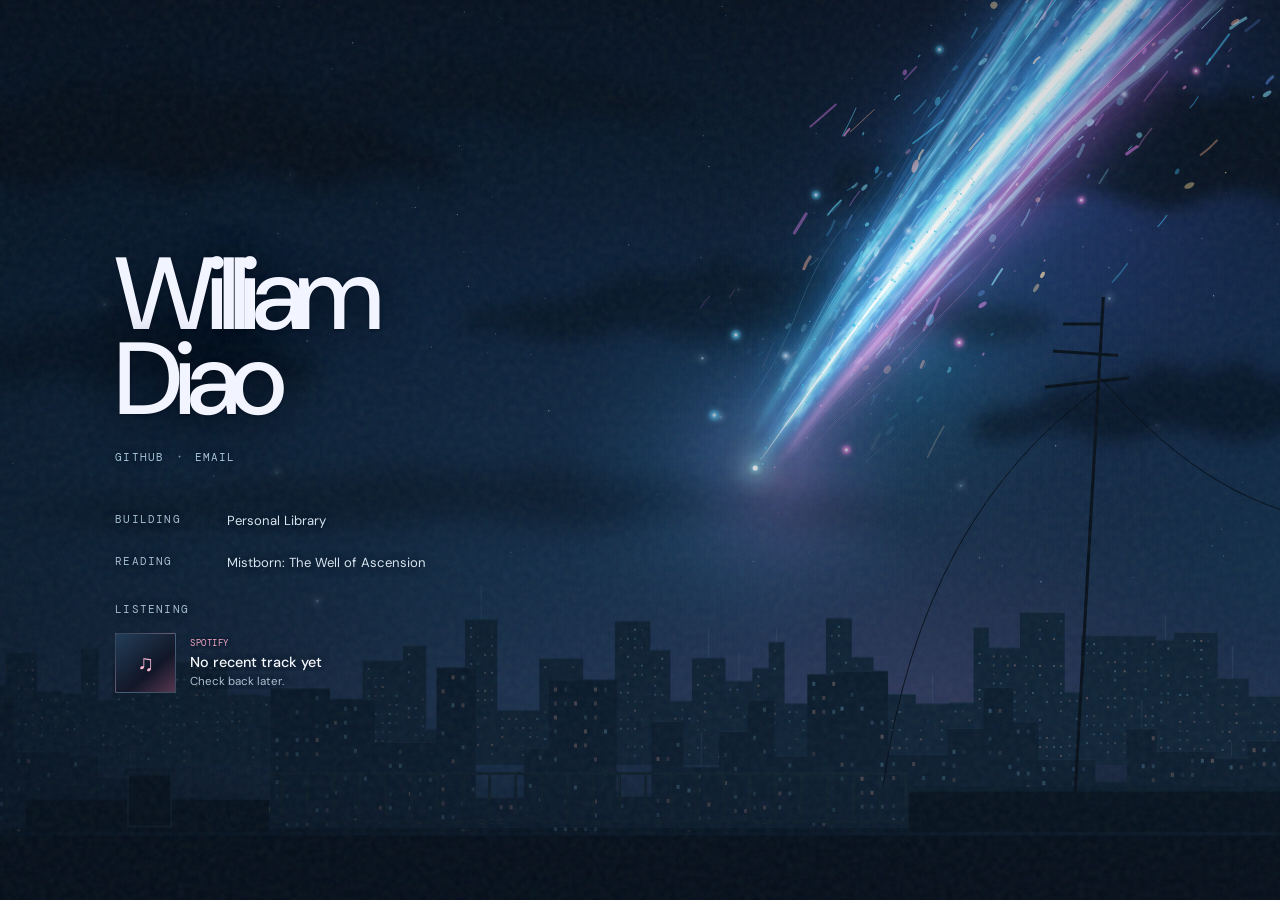
==== index.html @ 345f8681 "Fix heavy GPU load when the comet sky is drawn Problem: every page load (and every resize event) pin" ====
<!doctype html>
<html lang="en">
  <head>
    <meta charset="utf-8" />
    <meta name="viewport" content="width=device-width, initial-scale=1" />
    <meta name="theme-color" content="#07131f" />
    <meta name="description" content="William Diao's personal website." />
    <title>William Diao</title>
    <link rel="stylesheet" href="./comet-demo/styles.css?v=inline-contact-1" />
  </head>
  <body>
    <a class="skip-link" href="#main">Skip to content</a>

    <main id="main">
      <section class="hero" id="top" aria-labelledby="hero-title">
        <canvas id="sky" aria-hidden="true"></canvas>
        <canvas id="sky-motion" aria-hidden="true"></canvas>
        <canvas id="sky-foreground" aria-hidden="true"></canvas>
        <div class="scene-vignette" aria-hidden="true"></div>
        <div class="hero-content">
          <h1 id="hero-title">William<br />Diao</h1>
          <nav class="contact-links" aria-label="Contact links">
            <a href="https://github.com/Williamdiao48">github</a>
            <span aria-hidden="true">·</span>
            <a href="mailto:hello@williamdiao.com">email</a>
          </nav>
          <dl class="updates" aria-label="Current updates">
            <div><dt>building</dt><dd>Personal Library</dd></div>
            <div><dt>reading</dt><dd>Mistborn: The Well of Ascension</dd></div>
            <div class="listening-row"><dt>listening</dt><dd>
              <div class="spotify-card" id="spotify-card" data-endpoint="https://spotify-fetch-worker.williamdiao03.workers.dev/now-playing" aria-live="polite">
                <div class="spotify-cover" id="spotify-cover" aria-hidden="true">♫</div>
                <div class="spotify-copy">
                  <span class="spotify-status" id="spotify-status">Spotify</span>
                  <strong id="spotify-title">Loading last track…</strong>
                  <span id="spotify-artist"></span>
                </div>
                <a id="spotify-link" class="spotify-link" href="https://open.spotify.com/" target="_blank" rel="noopener noreferrer" hidden aria-label="Open track on Spotify">↗</a>
              </div>
            </dd></div>
          </dl>
        </div>
      </section>
    </main>

    <script src="./comet-demo/script.js?v=fast-bake-1"></script>
    <script src="./comet-demo/spotify-player.js?v=last-track-1" defer></script>
  </body>
</html>
---- comet-demo/styles.css ----
@import url('https://fonts.googleapis.com/css2?family=DM+Mono:wght@400;500&family=DM+Sans:wght@400;500;600&display=swap');

:root {
  color-scheme: dark;
  color: #f2f4ff;
  background: #07131f;
  font-family: 'DM Sans', Arial, sans-serif;
  font-synthesis: none;
  scroll-behavior: smooth;
}

* { box-sizing: border-box; }
html, body { margin: 0; min-height: 100%; }
body { overflow-x: hidden; }
a { color: inherit; }

.skip-link {
  position: fixed;
  z-index: 30;
  top: 1rem;
  left: 1rem;
  padding: .7rem 1rem;
  color: #07131f;
  background: #fff;
  transform: translateY(-180%);
}
.skip-link:focus { transform: translateY(0); }
.sr-only { position: absolute; width: 1px; height: 1px; padding: 0; margin: -1px; overflow: hidden; clip: rect(0, 0, 0, 0); white-space: nowrap; border: 0; }

.contact-links {
  display: flex;
  align-items: center;
  gap: .85rem;
  margin-top: 1.5rem;
}
.contact-links a, dt {
  font-family: 'DM Mono', monospace;
  font-size: .68rem;
  font-weight: 400;
  letter-spacing: .11em;
  text-transform: uppercase;
}
.contact-links span { color: #7f9ab0; }
.contact-links a { color: #a6c2d8; text-decoration: none; text-shadow: 0 1px 8px #061221; }
.contact-links a:hover,
.contact-links a:focus-visible { color: #f4a7c4; text-decoration: underline; text-underline-offset: .45em; }

.hero {
  position: relative;
  isolation: isolate;
  display: flex;
  align-items: center;
  min-height: 100svh;
  padding: 7rem clamp(1.4rem, 9vw, 10rem) 3rem;
  overflow: hidden;
  background: #081728;
}
.hero.mote-hover { cursor: grab; }
.hero.mote-dragging { cursor: grabbing; }
#sky, #sky-motion, #sky-foreground, .scene-vignette {
  position: absolute;
  inset: 0;
  width: 100%;
  height: 100%;
}
#sky, #sky-motion, #sky-foreground { display: block; pointer-events: none; }
.scene-vignette {
  z-index: 1;
  pointer-events: none;
  background:
    linear-gradient(90deg, rgb(3 13 25 / .54) 0%, rgb(3 13 25 / .22) 34%, transparent 68%),
    linear-gradient(180deg, rgb(3 9 20 / .2), transparent 35%, rgb(4 12 23 / .32) 86%, rgb(4 12 23 / .66));
}
.scene-vignette::after {
  position: absolute;
  inset: 0;
  content: '';
  pointer-events: none;
  opacity: .12;
  mix-blend-mode: screen;
  background-image: url("data:image/svg+xml,%3Csvg viewBox='0 0 180 180' xmlns='http://www.w3.org/2000/svg'%3E%3Cfilter id='n'%3E%3CfeTurbulence type='fractalNoise' baseFrequency='.72' numOctaves='3' seed='11' stitchTiles='stitch'/%3E%3C/filter%3E%3Crect width='100%25' height='100%25' filter='url(%23n)' opacity='.5'/%3E%3C/svg%3E");
}
.hero-content {
  position: relative;
  z-index: 3;
  width: min(100%, 24rem);
}
.hero h1 {
  margin: 0;
  font-size: clamp(4.5rem, 8vw, 8rem);
  font-weight: 500;
  letter-spacing: -.09em;
  line-height: .83;
  text-shadow: 0 5px 36px rgb(1 8 20 / .75), 0 1px 3px rgb(1 8 20 / .4);
}
.updates { margin: 2rem 0 0; text-shadow: 0 1px 8px #061221; }
.updates > div { display: grid; grid-template-columns: 6rem minmax(0, 1fr); gap: 1rem; padding: .8rem 0; }
dt { color: #a4bcd0; }
dd { margin: 0; color: #d7e5f0; font-size: .82rem; }
dd a { text-underline-offset: .3em; }
.updates > .listening-row { grid-template-columns: 1fr; gap: .7rem; margin-top: .3rem; }
.listening-row dd { min-width: 0; }
.spotify-card { display: flex; align-items: center; gap: .9rem; max-width: 23rem; min-height: 4.5rem; }
.spotify-cover { display: grid; flex: 0 0 3.8rem; width: 3.8rem; height: 3.8rem; place-items: center; overflow: hidden; border: 1px solid rgb(180 213 239 / .24); background: linear-gradient(140deg, #223d58, #121728 62%, #563750); color: #f8b8d4; font-size: 1.4rem; }
.spotify-cover img { display: block; width: 100%; height: 100%; object-fit: cover; }
.spotify-copy { display: flex; min-width: 0; flex: 1; flex-direction: column; gap: .24rem; }
.spotify-copy strong, .spotify-copy span { overflow: hidden; text-overflow: ellipsis; white-space: nowrap; }
.spotify-copy strong { color: #f4f7fb; font-size: .9rem; font-weight: 500; }
.spotify-copy > span:last-child { color: #aebfd0; font-size: .72rem; }
.spotify-status { color: #f4a7c4; font-family: 'DM Mono', monospace; font-size: .58rem; letter-spacing: .05em; text-transform: uppercase; }
.spotify-link { align-self: center; padding: .4rem; color: #d4e9f3; font-size: 1rem; text-decoration: none; }
.spotify-link:hover, .spotify-link:focus-visible { color: #fff; }
.spotify-link[hidden] { display: none; }
@media (max-width: 720px) {
  .hero { padding: 8rem 1.4rem 3rem; align-items: flex-end; }
  .hero-content { width: min(100%, 23rem); }
  .hero h1 { font-size: clamp(4.5rem, 12vw, 6rem); }
}

@media (prefers-reduced-motion: reduce) {
  :root { scroll-behavior: auto; }
}
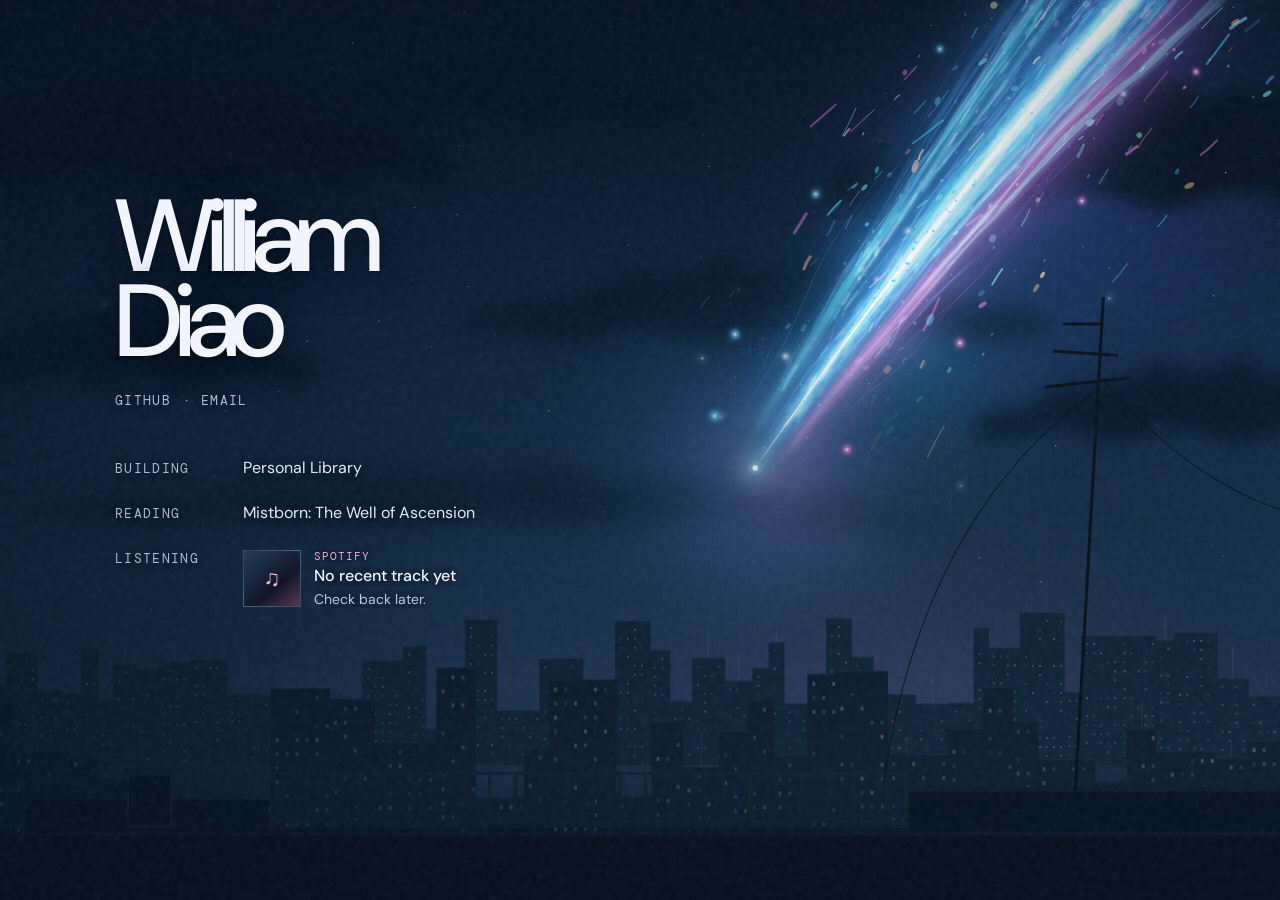
==== commit 69cea142: "Make the homepage easier to read and add link previews Problem: the small mono labels and update tex" ====
--- a/index.html
+++ b/index.html
@@ -4,9 +4,21 @@
     <meta charset="utf-8" />
     <meta name="viewport" content="width=device-width, initial-scale=1" />
     <meta name="theme-color" content="#07131f" />
-    <meta name="description" content="William Diao's personal website." />
+    <meta name="description" content="William Diao's personal site: what I'm building, reading and listening to." />
+    <link rel="canonical" href="https://williamdiao.com/" />
+    <link rel="icon" href="/favicon.svg" type="image/svg+xml" />
+    <link rel="apple-touch-icon" href="/apple-touch-icon.png" />
+    <meta property="og:type" content="website" />
+    <meta property="og:url" content="https://williamdiao.com/" />
+    <meta property="og:title" content="William Diao" />
+    <meta property="og:description" content="William Diao's personal site: what I'm building, reading and listening to." />
+    <meta property="og:image" content="https://williamdiao.com/og-image.png" />
+    <meta property="og:image:width" content="1200" />
+    <meta property="og:image:height" content="630" />
+    <meta property="og:image:alt" content="William Diao's name beside a comet streaking over a night city skyline." />
+    <meta name="twitter:card" content="summary_large_image" />
     <title>William Diao</title>
-    <link rel="stylesheet" href="./comet-demo/styles.css?v=inline-contact-1" />
+    <link rel="stylesheet" href="./comet-demo/styles.css?v=readable-1" />
   </head>
   <body>
     <a class="skip-link" href="#main">Skip to content</a>
--- a/comet-demo/styles.css
+++ b/comet-demo/styles.css
@@ -31,17 +31,25 @@
   display: flex;
   align-items: center;
   gap: .85rem;
-  margin-top: 1.5rem;
+  margin-top: 1.6rem;
 }
 .contact-links a, dt {
   font-family: 'DM Mono', monospace;
-  font-size: .68rem;
+  font-size: .8125rem;
   font-weight: 400;
-  letter-spacing: .11em;
+  letter-spacing: .1em;
   text-transform: uppercase;
 }
 .contact-links span { color: #7f9ab0; }
-.contact-links a { color: #a6c2d8; text-decoration: none; text-shadow: 0 1px 8px #061221; }
+.contact-links a {
+  /* Padding grows the tap area to ~44px; the negative margin keeps the visual spacing. */
+  display: inline-block;
+  padding: .85rem .25rem;
+  margin: -.85rem -.25rem;
+  color: #a6c2d8;
+  text-decoration: none;
+  text-shadow: 0 1px 8px #061221;
+}
 .contact-links a:hover,
 .contact-links a:focus-visible { color: #f4a7c4; text-decoration: underline; text-underline-offset: .45em; }
 
@@ -51,7 +59,8 @@
   display: flex;
   align-items: center;
   min-height: 100svh;
-  padding: 7rem clamp(1.4rem, 9vw, 10rem) 3rem;
+  /* Extra bottom padding lifts the centred text above the skyline on desktop. */
+  padding: 6rem clamp(1.4rem, 9vw, 10rem) clamp(3rem, 20vh, 13rem);
   overflow: hidden;
   background: #081728;
 }
@@ -83,7 +92,7 @@
 .hero-content {
   position: relative;
   z-index: 3;
-  width: min(100%, 24rem);
+  width: min(100%, 29rem);
 }
 .hero h1 {
   margin: 0;
@@ -93,28 +102,45 @@
   line-height: .83;
   text-shadow: 0 5px 36px rgb(1 8 20 / .75), 0 1px 3px rgb(1 8 20 / .4);
 }
-.updates { margin: 2rem 0 0; text-shadow: 0 1px 8px #061221; }
-.updates > div { display: grid; grid-template-columns: 6rem minmax(0, 1fr); gap: 1rem; padding: .8rem 0; }
+.updates { margin: 2.2rem 0 0; text-shadow: 0 1px 8px #061221; }
+/* Every row, Spotify included, uses the same label | value grid so the pairs scan together. */
+.updates > div {
+  display: grid;
+  grid-template-columns: 7rem minmax(0, 1fr);
+  align-items: baseline;
+  gap: 1rem;
+  padding: .7rem 0;
+}
 dt { color: #a4bcd0; }
-dd { margin: 0; color: #d7e5f0; font-size: .82rem; }
+dd { margin: 0; color: #e1ecf5; font-size: 1rem; line-height: 1.4; }
 dd a { text-underline-offset: .3em; }
-.updates > .listening-row { grid-template-columns: 1fr; gap: .7rem; margin-top: .3rem; }
+.updates > .listening-row { align-items: start; }
+.listening-row dt { padding-top: .2rem; }
 .listening-row dd { min-width: 0; }
-.spotify-card { display: flex; align-items: center; gap: .9rem; max-width: 23rem; min-height: 4.5rem; }
-.spotify-cover { display: grid; flex: 0 0 3.8rem; width: 3.8rem; height: 3.8rem; place-items: center; overflow: hidden; border: 1px solid rgb(180 213 239 / .24); background: linear-gradient(140deg, #223d58, #121728 62%, #563750); color: #f8b8d4; font-size: 1.4rem; }
+.spotify-card { display: flex; align-items: center; gap: .85rem; min-height: 4rem; }
+.spotify-cover { display: grid; flex: 0 0 3.6rem; width: 3.6rem; height: 3.6rem; place-items: center; overflow: hidden; border: 1px solid rgb(180 213 239 / .24); background: linear-gradient(140deg, #223d58, #121728 62%, #563750); color: #f8b8d4; font-size: 1.4rem; }
 .spotify-cover img { display: block; width: 100%; height: 100%; object-fit: cover; }
-.spotify-copy { display: flex; min-width: 0; flex: 1; flex-direction: column; gap: .24rem; }
+.spotify-copy { display: flex; min-width: 0; flex: 1; flex-direction: column; gap: .2rem; line-height: 1.3; }
 .spotify-copy strong, .spotify-copy span { overflow: hidden; text-overflow: ellipsis; white-space: nowrap; }
-.spotify-copy strong { color: #f4f7fb; font-size: .9rem; font-weight: 500; }
-.spotify-copy > span:last-child { color: #aebfd0; font-size: .72rem; }
-.spotify-status { color: #f4a7c4; font-family: 'DM Mono', monospace; font-size: .58rem; letter-spacing: .05em; text-transform: uppercase; }
-.spotify-link { align-self: center; padding: .4rem; color: #d4e9f3; font-size: 1rem; text-decoration: none; }
+.spotify-copy strong { color: #f4f7fb; font-size: 1rem; font-weight: 500; }
+.spotify-copy > span:last-child { color: #b9c9d8; font-size: .875rem; }
+.spotify-status { color: #f4a7c4; font-family: 'DM Mono', monospace; font-size: .6875rem; letter-spacing: .08em; text-transform: uppercase; }
+.spotify-link { display: grid; place-items: center; flex: 0 0 2.75rem; width: 2.75rem; height: 2.75rem; color: #d4e9f3; font-size: 1.1rem; text-decoration: none; }
 .spotify-link:hover, .spotify-link:focus-visible { color: #fff; }
 .spotify-link[hidden] { display: none; }
 @media (max-width: 720px) {
-  .hero { padding: 8rem 1.4rem 3rem; align-items: flex-end; }
-  .hero-content { width: min(100%, 23rem); }
+  .hero { padding: 8rem 1.4rem 2.5rem; align-items: flex-end; }
+  .hero-content { width: 100%; }
   .hero h1 { font-size: clamp(4.5rem, 12vw, 6rem); }
+  /* Stack label over value: the narrow screen can't fit a label column beside the card. */
+  .updates { margin-top: 1.8rem; }
+  .updates > div { grid-template-columns: 1fr; gap: .35rem; padding: .55rem 0; }
+  .listening-row dt { padding-top: 0; }
+  /* The text sits over the lit skyline here, so darken the lower part of the scene behind it. */
+  .scene-vignette {
+    background:
+      linear-gradient(180deg, rgb(3 9 20 / .2), transparent 30%, rgb(4 12 23 / .45) 55%, rgb(4 12 23 / .82) 78%, rgb(4 12 23 / .9));
+  }
 }
 
 @media (prefers-reduced-motion: reduce) {
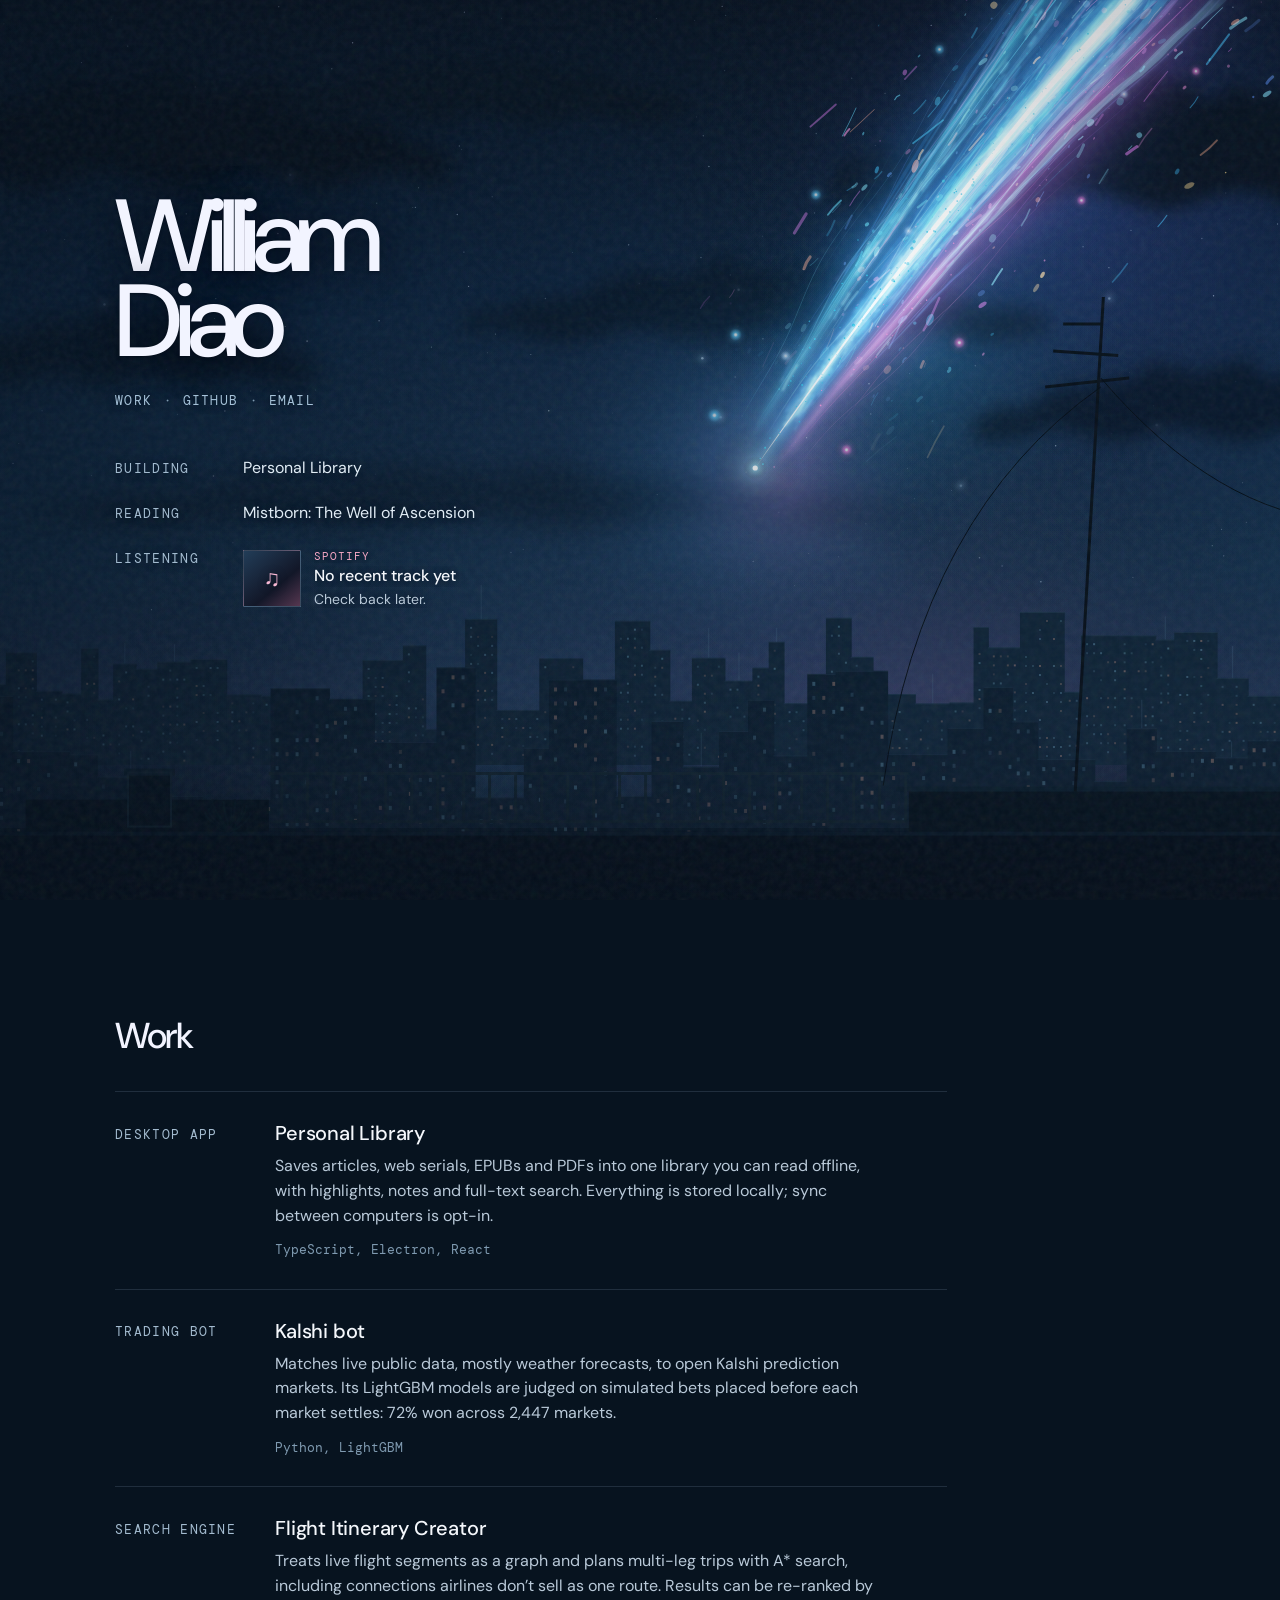
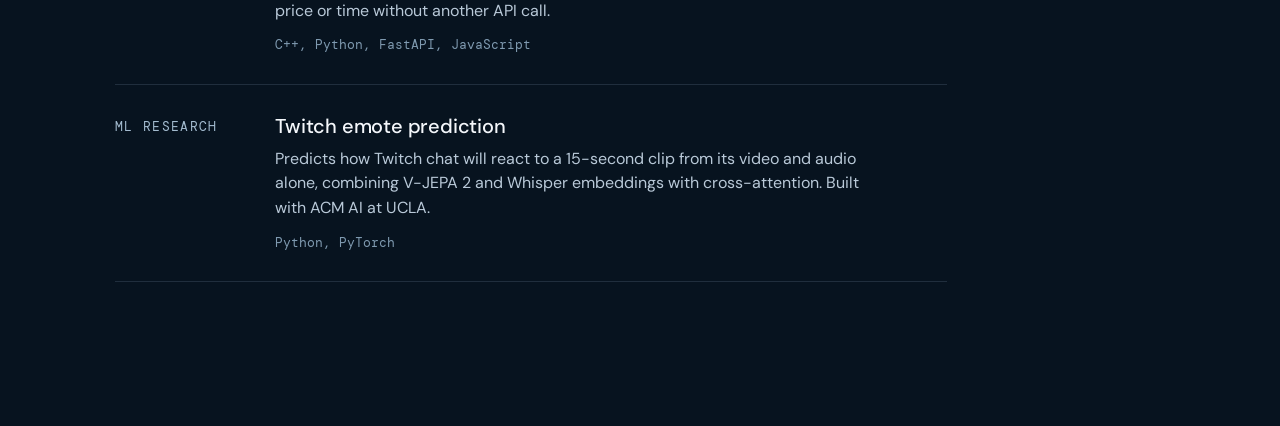
==== commit 6f50bc8f: "Add a Work section listing selected projects Problem: the homepage only linked to GitHub, so there w" ====
--- a/index.html
+++ b/index.html
@@ -18,7 +18,7 @@
     <meta property="og:image:alt" content="William Diao's name beside a comet streaking over a night city skyline." />
     <meta name="twitter:card" content="summary_large_image" />
     <title>William Diao</title>
-    <link rel="stylesheet" href="./comet-demo/styles.css?v=readable-1" />
+    <link rel="stylesheet" href="./comet-demo/styles.css?v=work-1" />
   </head>
   <body>
     <a class="skip-link" href="#main">Skip to content</a>
@@ -32,6 +32,8 @@
         <div class="hero-content">
           <h1 id="hero-title">William<br />Diao</h1>
           <nav class="contact-links" aria-label="Contact links">
+            <a href="#work">work</a>
+            <span aria-hidden="true">·</span>
             <a href="https://github.com/Williamdiao48">github</a>
             <span aria-hidden="true">·</span>
             <a href="mailto:hello@williamdiao.com">email</a>
@@ -53,6 +55,44 @@
           </dl>
         </div>
       </section>
+
+      <section class="work" id="work" aria-labelledby="work-title">
+        <h2 id="work-title">Work</h2>
+        <ol class="work-list">
+          <li>
+            <p class="work-kind">Desktop app</p>
+            <div>
+              <h3><a href="https://github.com/Williamdiao48/Personal-Library">Personal Library</a></h3>
+              <p>Saves articles, web serials, EPUBs and PDFs into one library you can read offline, with highlights, notes and full-text search. Everything is stored locally; sync between computers is opt-in.</p>
+              <p class="work-stack">TypeScript, Electron, React</p>
+            </div>
+          </li>
+          <li>
+            <p class="work-kind">Trading bot</p>
+            <div>
+              <h3><a href="https://github.com/Williamdiao48/Kalshi-bot">Kalshi bot</a></h3>
+              <p>Matches live public data, mostly weather forecasts, to open Kalshi prediction markets. Its LightGBM models are judged on simulated bets placed before each market settles: 72% won across 2,447 markets.</p>
+              <p class="work-stack">Python, LightGBM</p>
+            </div>
+          </li>
+          <li>
+            <p class="work-kind">Search engine</p>
+            <div>
+              <h3><a href="https://github.com/Williamdiao48/Flight-Itinerary-Creator">Flight Itinerary Creator</a></h3>
+              <p>Treats live flight segments as a graph and plans multi-leg trips with A* search, including connections airlines don&rsquo;t sell as one route. Results can be re-ranked by price or time without another API call.</p>
+              <p class="work-stack">C++, Python, FastAPI, JavaScript</p>
+            </div>
+          </li>
+          <li>
+            <p class="work-kind">ML research</p>
+            <div>
+              <h3><a href="https://github.com/Williamdiao48/twitch-emote-prediction">Twitch emote prediction</a></h3>
+              <p>Predicts how Twitch chat will react to a 15-second clip from its video and audio alone, combining V-JEPA 2 and Whisper embeddings with cross-attention. Built with ACM AI at UCLA.</p>
+              <p class="work-stack">Python, PyTorch</p>
+            </div>
+          </li>
+        </ol>
+      </section>
     </main>
 
     <script src="./comet-demo/script.js?v=fast-bake-1"></script>
--- a/comet-demo/styles.css
+++ b/comet-demo/styles.css
@@ -128,6 +128,52 @@
 .spotify-link { display: grid; place-items: center; flex: 0 0 2.75rem; width: 2.75rem; height: 2.75rem; color: #d4e9f3; font-size: 1.1rem; text-decoration: none; }
 .spotify-link:hover, .spotify-link:focus-visible { color: #fff; }
 .spotify-link[hidden] { display: none; }
+
+/* Work: same palette and label | value rhythm as the hero's update rows. */
+.work {
+  padding: clamp(4rem, 10vw, 7rem) clamp(1.4rem, 9vw, 10rem) clamp(5rem, 12vw, 9rem);
+  background: #07131f;
+}
+.work h2 {
+  margin: 0 0 2rem;
+  font-size: 2.25rem;
+  font-weight: 500;
+  letter-spacing: -.04em;
+}
+.work-list {
+  max-width: 52rem;
+  margin: 0;
+  padding: 0;
+  list-style: none;
+  border-top: 1px solid rgb(180 213 239 / .14);
+}
+.work-list li {
+  display: grid;
+  grid-template-columns: 9rem minmax(0, 1fr);
+  gap: 1rem;
+  padding: 1.75rem 0;
+  border-bottom: 1px solid rgb(180 213 239 / .14);
+}
+.work-list p { margin: 0; max-width: 38rem; color: #b9c9d8; line-height: 1.55; }
+.work-list .work-kind {
+  padding-top: .3rem;
+  color: #a4bcd0;
+  font-family: 'DM Mono', monospace;
+  font-size: .8125rem;
+  letter-spacing: .1em;
+  text-transform: uppercase;
+}
+.work-list h3 { margin: 0 0 .5rem; font-size: 1.25rem; font-weight: 500; letter-spacing: -.01em; }
+.work-list h3 a { color: #f4f7fb; text-decoration: none; }
+.work-list h3 a:hover,
+.work-list h3 a:focus-visible { color: #f4a7c4; text-decoration: underline; text-underline-offset: .3em; }
+.work-list .work-stack {
+  margin-top: .75rem;
+  color: #7f9ab0;
+  font-family: 'DM Mono', monospace;
+  font-size: .8125rem;
+}
+
 @media (max-width: 720px) {
   .hero { padding: 8rem 1.4rem 2.5rem; align-items: flex-end; }
   .hero-content { width: 100%; }
@@ -136,6 +182,9 @@
   .updates { margin-top: 1.8rem; }
   .updates > div { grid-template-columns: 1fr; gap: .35rem; padding: .55rem 0; }
   .listening-row dt { padding-top: 0; }
+  .work h2 { font-size: 1.875rem; margin-bottom: 1.5rem; }
+  .work-list li { grid-template-columns: 1fr; gap: .5rem; padding: 1.5rem 0; }
+  .work-list .work-kind { padding-top: 0; }
   /* The text sits over the lit skyline here, so darken the lower part of the scene behind it. */
   .scene-vignette {
     background:
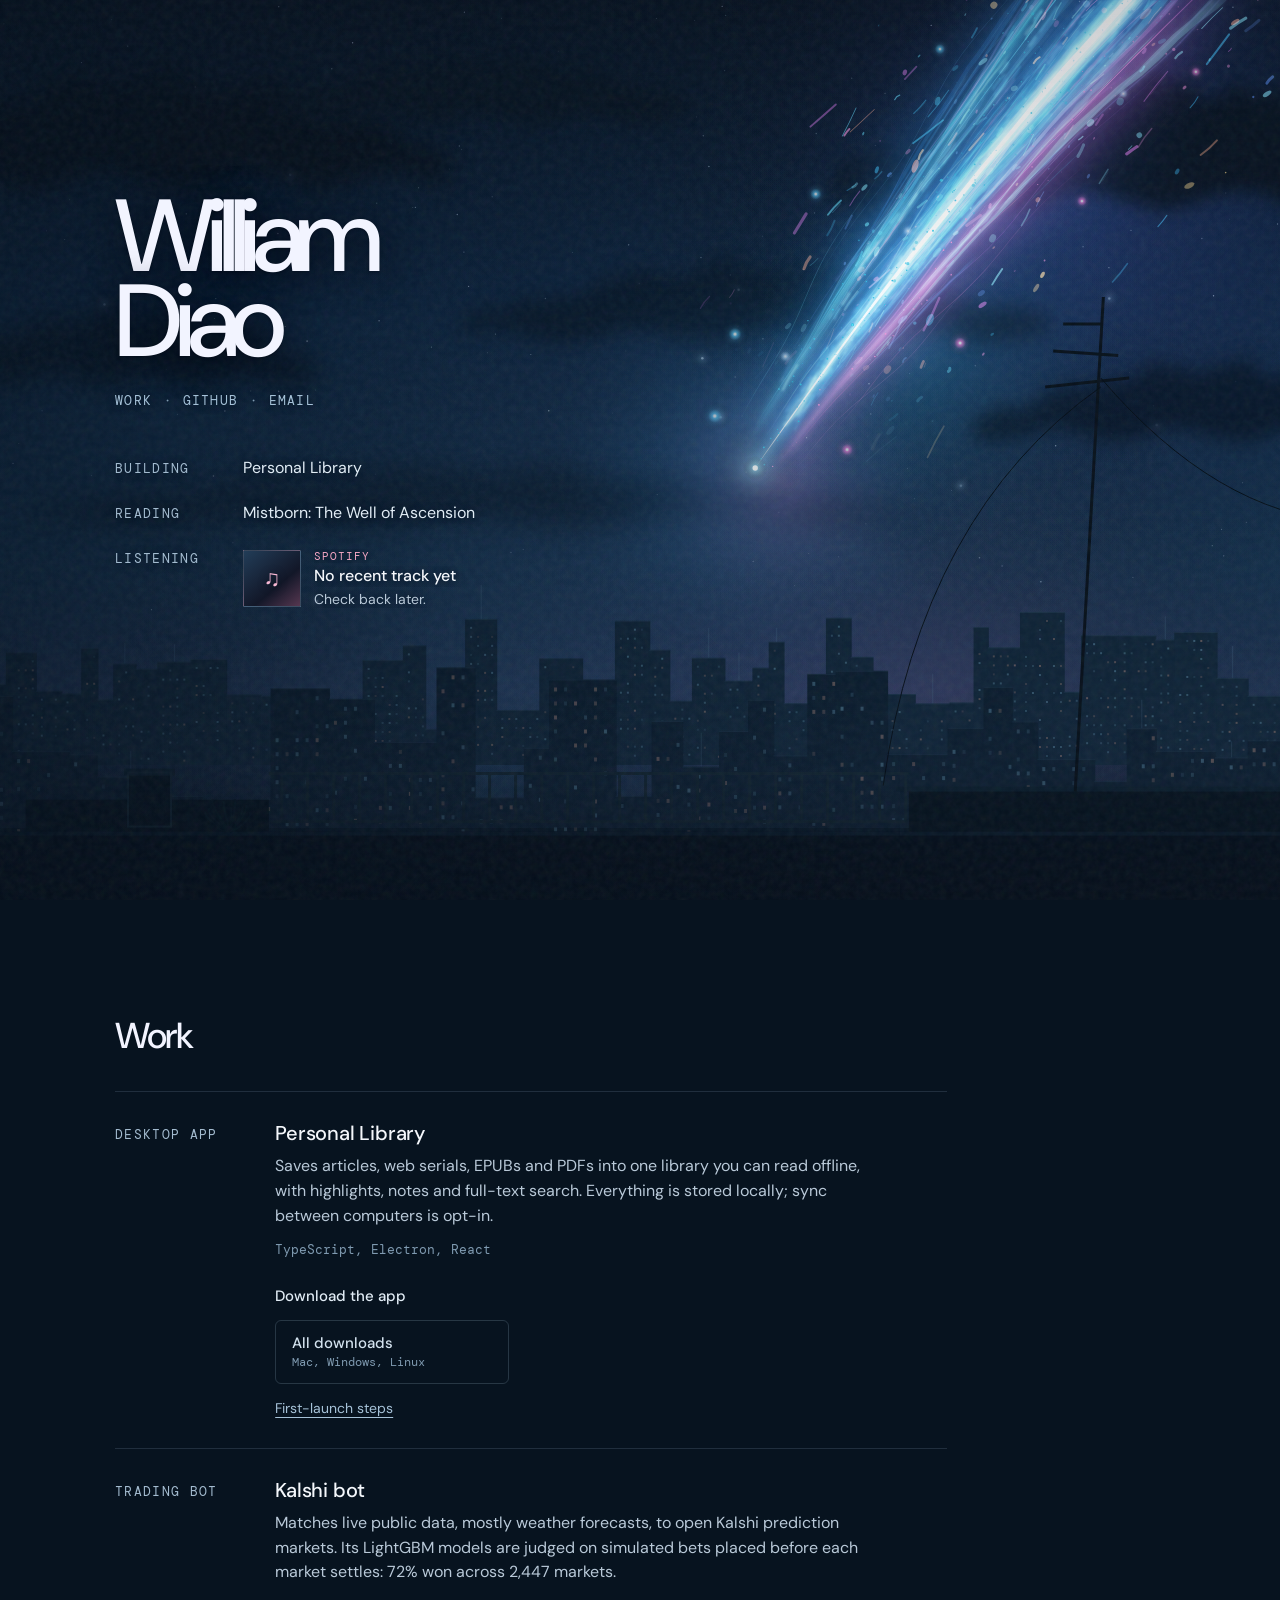
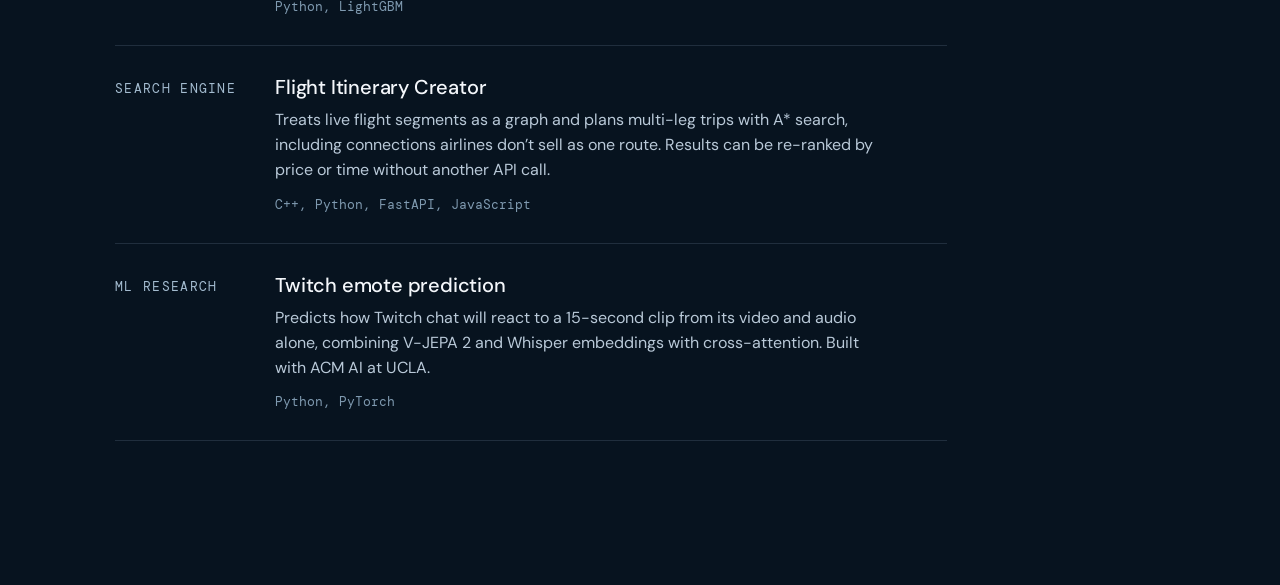
==== commit f2702a23: "Let visitors download Personal Library from the site Problem: the Work section described Personal Li" ====
--- a/index.html
+++ b/index.html
@@ -18,7 +18,7 @@
     <meta property="og:image:alt" content="William Diao's name beside a comet streaking over a night city skyline." />
     <meta name="twitter:card" content="summary_large_image" />
     <title>William Diao</title>
-    <link rel="stylesheet" href="./comet-demo/styles.css?v=work-1" />
+    <link rel="stylesheet" href="./comet-demo/styles.css?v=download-3" />
   </head>
   <body>
     <a class="skip-link" href="#main">Skip to content</a>
@@ -65,6 +65,13 @@
               <h3><a href="https://github.com/Williamdiao48/Personal-Library">Personal Library</a></h3>
               <p>Saves articles, web serials, EPUBs and PDFs into one library you can read offline, with highlights, notes and full-text search. Everything is stored locally; sync between computers is opt-in.</p>
               <p class="work-stack">TypeScript, Electron, React</p>
+              <div class="work-download" id="library-download" data-repo="Williamdiao48/Personal-Library" data-install-help="https://github.com/Williamdiao48/Personal-Library/blob/main/docs/install.md">
+                <p class="download-heading">Download the app</p>
+                <div class="download-grid">
+                  <a class="download-option" href="https://github.com/Williamdiao48/Personal-Library/releases/latest"><span class="download-label"><strong>All downloads</strong><span>Mac, Windows, Linux</span></span></a>
+                </div>
+                <p class="download-note"><a href="https://github.com/Williamdiao48/Personal-Library/blob/main/docs/install.md">First-launch steps</a></p>
+              </div>
             </div>
           </li>
           <li>
@@ -97,5 +104,6 @@
 
     <script src="./comet-demo/script.js?v=fast-bake-1"></script>
     <script src="./comet-demo/spotify-player.js?v=last-track-1" defer></script>
+    <script src="./comet-demo/library-download.js?v=download-3" defer></script>
   </body>
 </html>
--- a/comet-demo/styles.css
+++ b/comet-demo/styles.css
@@ -173,6 +173,58 @@
   font-family: 'DM Mono', monospace;
   font-size: .8125rem;
 }
+.work-download { margin-top: 1.5rem; }
+.download-grid {
+  display: grid;
+  grid-template-columns: repeat(2, minmax(0, 1fr));
+  gap: .75rem;
+  max-width: 30rem;
+}
+.work-list .download-option {
+  display: flex;
+  align-items: center;
+  gap: .85rem;
+  min-height: 4rem;
+  padding: .8rem 1rem;
+  border: 1px solid rgb(180 213 239 / .18);
+  border-radius: 6px;
+  color: #d4e3ef;
+  text-decoration: none;
+  transition: border-color .15s, background-color .15s;
+}
+/* The visitor's own platform: same shape, a little brighter. */
+.work-list .download-option.is-suggested {
+  border-color: rgb(180 213 239 / .45);
+  background: rgb(180 213 239 / .06);
+  color: #f4f7fb;
+}
+.work-list .download-option:hover,
+.work-list .download-option:focus-visible {
+  border-color: #f4a7c4;
+  background: rgb(244 167 196 / .06);
+}
+.work-list .download-heading { margin-bottom: .75rem; color: #e1ecf5; font-size: .9375rem; font-weight: 500; }
+.download-icon { flex: 0 0 1.25rem; width: 1.25rem; height: 1.25rem; fill: currentColor; }
+.download-arrow {
+  flex: 0 0 1.1rem;
+  width: 1.1rem;
+  height: 1.1rem;
+  margin-left: auto;
+  fill: none;
+  stroke: #7f9ab0;
+  stroke-width: 1.8;
+  stroke-linecap: round;
+  stroke-linejoin: round;
+}
+.download-option:hover .download-arrow,
+.download-option:focus-visible .download-arrow,
+.download-option.is-suggested .download-arrow { stroke: currentColor; }
+.download-label { display: flex; flex-direction: column; gap: .15rem; min-width: 0; line-height: 1.2; }
+.download-label strong { font-size: .9375rem; font-weight: 500; }
+.download-label span { color: #7f9ab0; font-family: 'DM Mono', monospace; font-size: .75rem; }
+.work-list .download-note { margin-top: .9rem; color: #7f9ab0; font-size: .875rem; }
+.download-note a { color: #a6c2d8; text-underline-offset: .25em; }
+.download-note a:hover, .download-note a:focus-visible { color: #f4a7c4; }
 
 @media (max-width: 720px) {
   .hero { padding: 8rem 1.4rem 2.5rem; align-items: flex-end; }
@@ -185,6 +237,9 @@
   .work h2 { font-size: 1.875rem; margin-bottom: 1.5rem; }
   .work-list li { grid-template-columns: 1fr; gap: .5rem; padding: 1.5rem 0; }
   .work-list .work-kind { padding-top: 0; }
+  /* One button per line: two columns left no room for the label beside the arrow. */
+  .download-grid { grid-template-columns: 1fr; gap: .6rem; }
+  .work-list .download-option { min-height: 3.5rem; }
   /* The text sits over the lit skyline here, so darken the lower part of the scene behind it. */
   .scene-vignette {
     background:
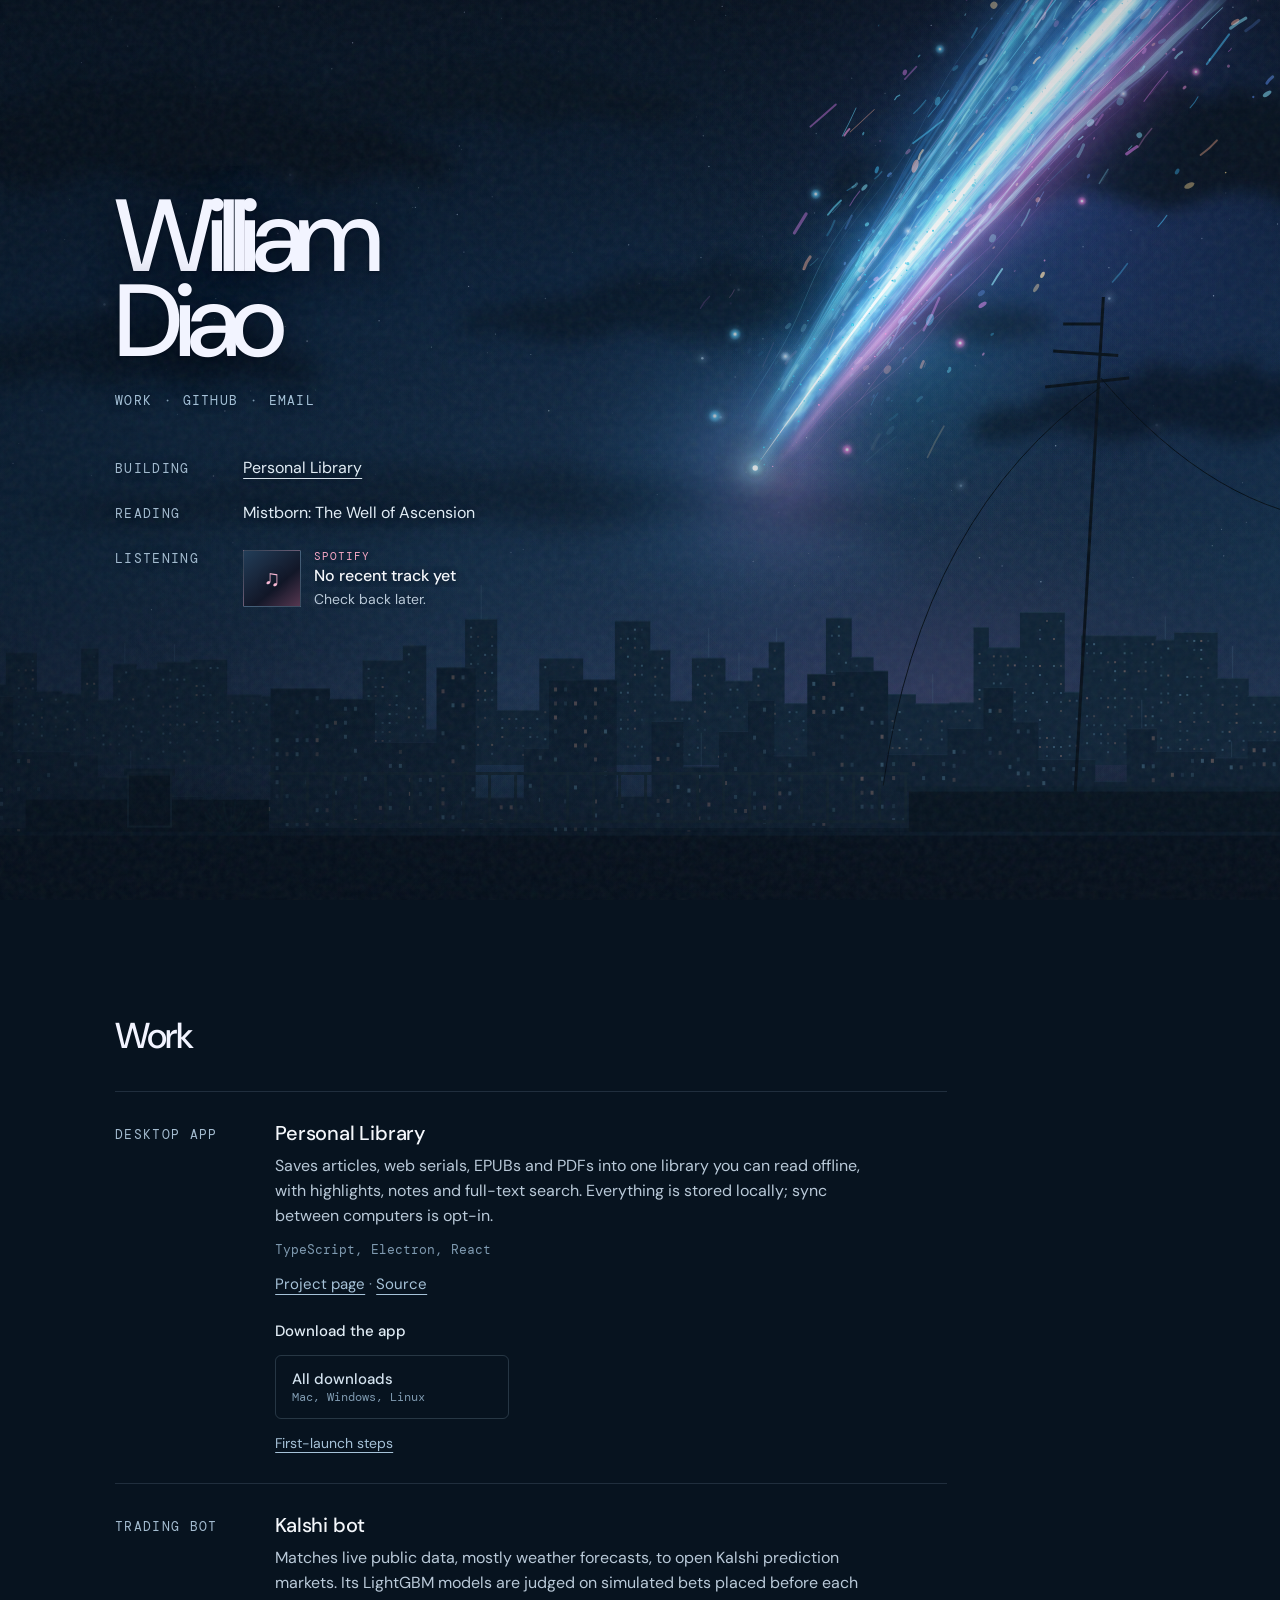
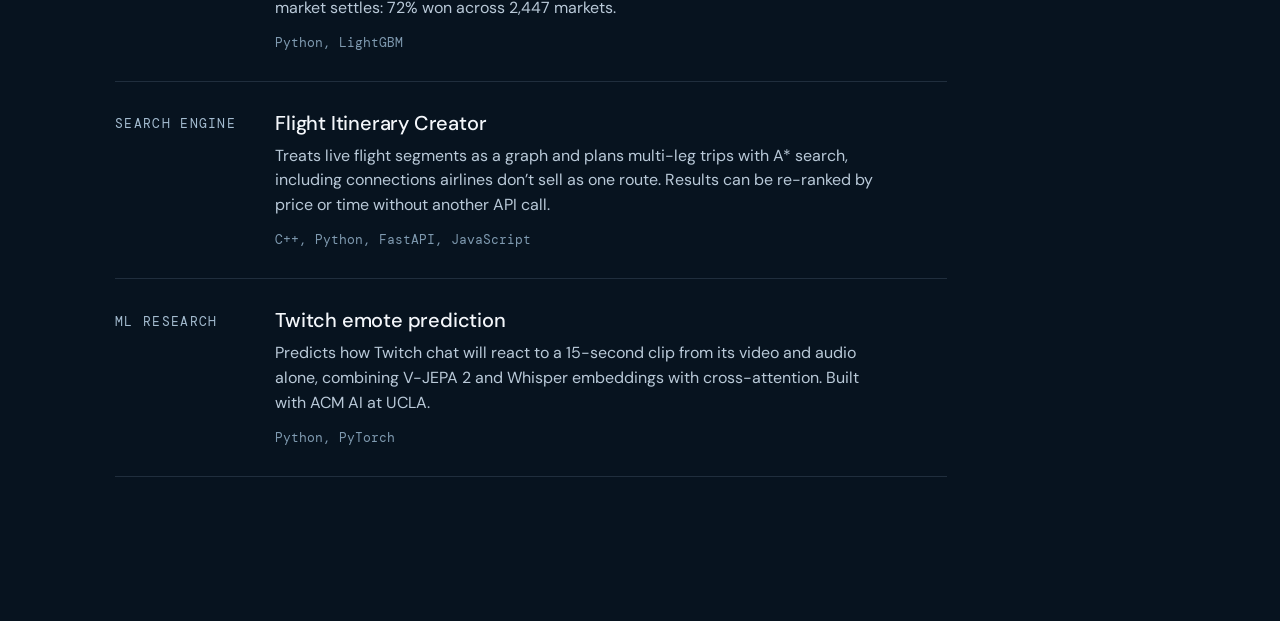
==== commit a08c75c5: "Add a Personal Library page and link it from the homepage Problem: Personal Library had no page of i" ====
--- a/index.html
+++ b/index.html
@@ -18,7 +18,8 @@
     <meta property="og:image:alt" content="William Diao's name beside a comet streaking over a night city skyline." />
     <meta name="twitter:card" content="summary_large_image" />
     <title>William Diao</title>
-    <link rel="stylesheet" href="./comet-demo/styles.css?v=download-3" />
+    <link rel="stylesheet" href="./comet-demo/styles.css?v=library-2" />
+    <link rel="stylesheet" href="./comet-demo/download.css?v=library-1" />
   </head>
   <body>
     <a class="skip-link" href="#main">Skip to content</a>
@@ -39,7 +40,7 @@
             <a href="mailto:hello@williamdiao.com">email</a>
           </nav>
           <dl class="updates" aria-label="Current updates">
-            <div><dt>building</dt><dd>Personal Library</dd></div>
+            <div><dt>building</dt><dd><a href="/personal-library/">Personal Library</a></dd></div>
             <div><dt>reading</dt><dd>Mistborn: The Well of Ascension</dd></div>
             <div class="listening-row"><dt>listening</dt><dd>
               <div class="spotify-card" id="spotify-card" data-endpoint="https://spotify-fetch-worker.williamdiao03.workers.dev/now-playing" aria-live="polite">
@@ -62,15 +63,16 @@
           <li>
             <p class="work-kind">Desktop app</p>
             <div>
-              <h3><a href="https://github.com/Williamdiao48/Personal-Library">Personal Library</a></h3>
+              <h3><a href="/personal-library/">Personal Library</a></h3>
               <p>Saves articles, web serials, EPUBs and PDFs into one library you can read offline, with highlights, notes and full-text search. Everything is stored locally; sync between computers is opt-in.</p>
               <p class="work-stack">TypeScript, Electron, React</p>
-              <div class="work-download" id="library-download" data-repo="Williamdiao48/Personal-Library" data-install-help="https://github.com/Williamdiao48/Personal-Library/blob/main/docs/install.md">
+              <p class="work-links"><a href="/personal-library/">Project page</a> <span aria-hidden="true">·</span> <a href="https://github.com/Williamdiao48/Personal-Library">Source</a></p>
+              <div class="work-download library-download" id="library-download" data-repo="Williamdiao48/Personal-Library" data-install-help="/personal-library/#install">
                 <p class="download-heading">Download the app</p>
                 <div class="download-grid">
                   <a class="download-option" href="https://github.com/Williamdiao48/Personal-Library/releases/latest"><span class="download-label"><strong>All downloads</strong><span>Mac, Windows, Linux</span></span></a>
                 </div>
-                <p class="download-note"><a href="https://github.com/Williamdiao48/Personal-Library/blob/main/docs/install.md">First-launch steps</a></p>
+                <p class="download-note"><a href="/personal-library/#install">First-launch steps</a></p>
               </div>
             </div>
           </li>
--- a/comet-demo/styles.css
+++ b/comet-demo/styles.css
@@ -173,59 +173,10 @@
   font-family: 'DM Mono', monospace;
   font-size: .8125rem;
 }
+.work-list .work-links { margin-top: .75rem; color: #7f9ab0; font-size: .9375rem; }
+.work-links a { color: #a6c2d8; text-underline-offset: .3em; }
+.work-links a:hover, .work-links a:focus-visible { color: #f4a7c4; }
 .work-download { margin-top: 1.5rem; }
-.download-grid {
-  display: grid;
-  grid-template-columns: repeat(2, minmax(0, 1fr));
-  gap: .75rem;
-  max-width: 30rem;
-}
-.work-list .download-option {
-  display: flex;
-  align-items: center;
-  gap: .85rem;
-  min-height: 4rem;
-  padding: .8rem 1rem;
-  border: 1px solid rgb(180 213 239 / .18);
-  border-radius: 6px;
-  color: #d4e3ef;
-  text-decoration: none;
-  transition: border-color .15s, background-color .15s;
-}
-/* The visitor's own platform: same shape, a little brighter. */
-.work-list .download-option.is-suggested {
-  border-color: rgb(180 213 239 / .45);
-  background: rgb(180 213 239 / .06);
-  color: #f4f7fb;
-}
-.work-list .download-option:hover,
-.work-list .download-option:focus-visible {
-  border-color: #f4a7c4;
-  background: rgb(244 167 196 / .06);
-}
-.work-list .download-heading { margin-bottom: .75rem; color: #e1ecf5; font-size: .9375rem; font-weight: 500; }
-.download-icon { flex: 0 0 1.25rem; width: 1.25rem; height: 1.25rem; fill: currentColor; }
-.download-arrow {
-  flex: 0 0 1.1rem;
-  width: 1.1rem;
-  height: 1.1rem;
-  margin-left: auto;
-  fill: none;
-  stroke: #7f9ab0;
-  stroke-width: 1.8;
-  stroke-linecap: round;
-  stroke-linejoin: round;
-}
-.download-option:hover .download-arrow,
-.download-option:focus-visible .download-arrow,
-.download-option.is-suggested .download-arrow { stroke: currentColor; }
-.download-label { display: flex; flex-direction: column; gap: .15rem; min-width: 0; line-height: 1.2; }
-.download-label strong { font-size: .9375rem; font-weight: 500; }
-.download-label span { color: #7f9ab0; font-family: 'DM Mono', monospace; font-size: .75rem; }
-.work-list .download-note { margin-top: .9rem; color: #7f9ab0; font-size: .875rem; }
-.download-note a { color: #a6c2d8; text-underline-offset: .25em; }
-.download-note a:hover, .download-note a:focus-visible { color: #f4a7c4; }
-
 @media (max-width: 720px) {
   .hero { padding: 8rem 1.4rem 2.5rem; align-items: flex-end; }
   .hero-content { width: 100%; }
@@ -237,9 +188,6 @@
   .work h2 { font-size: 1.875rem; margin-bottom: 1.5rem; }
   .work-list li { grid-template-columns: 1fr; gap: .5rem; padding: 1.5rem 0; }
   .work-list .work-kind { padding-top: 0; }
-  /* One button per line: two columns left no room for the label beside the arrow. */
-  .download-grid { grid-template-columns: 1fr; gap: .6rem; }
-  .work-list .download-option { min-height: 3.5rem; }
   /* The text sits over the lit skyline here, so darken the lower part of the scene behind it. */
   .scene-vignette {
     background:
--- a/comet-demo/download.css
+++ b/comet-demo/download.css
@@ -0,0 +1,61 @@
+/* Personal Library download buttons, shared by the homepage and /personal-library/.
+   Filled in by library-download.js. Selectors are scoped to .library-download so page
+   styles like `.work-list p` don't override them. */
+.library-download .download-heading { margin: 0 0 .75rem; color: #e1ecf5; font-size: .9375rem; font-weight: 500; }
+.library-download .download-grid {
+  display: grid;
+  grid-template-columns: repeat(2, minmax(0, 1fr));
+  gap: .75rem;
+  max-width: 30rem;
+}
+.library-download .download-option {
+  display: flex;
+  align-items: center;
+  gap: .85rem;
+  min-height: 4rem;
+  padding: .8rem 1rem;
+  border: 1px solid rgb(180 213 239 / .18);
+  border-radius: 6px;
+  color: #d4e3ef;
+  text-decoration: none;
+  transition: border-color .15s, background-color .15s;
+}
+/* The visitor's own platform: same shape, a little brighter. */
+.library-download .download-option.is-suggested {
+  border-color: rgb(180 213 239 / .45);
+  background: rgb(180 213 239 / .06);
+  color: #f4f7fb;
+}
+.library-download .download-option:hover,
+.library-download .download-option:focus-visible {
+  border-color: #f4a7c4;
+  background: rgb(244 167 196 / .06);
+}
+.library-download .download-icon { flex: 0 0 1.25rem; width: 1.25rem; height: 1.25rem; fill: currentColor; }
+.library-download .download-arrow {
+  flex: 0 0 1.1rem;
+  width: 1.1rem;
+  height: 1.1rem;
+  margin-left: auto;
+  fill: none;
+  stroke: #7f9ab0;
+  stroke-width: 1.8;
+  stroke-linecap: round;
+  stroke-linejoin: round;
+}
+.library-download .download-option:hover .download-arrow,
+.library-download .download-option:focus-visible .download-arrow,
+.library-download .download-option.is-suggested .download-arrow { stroke: currentColor; }
+.library-download .download-label { display: flex; flex-direction: column; gap: .15rem; min-width: 0; line-height: 1.2; }
+.library-download .download-label strong { font-size: .9375rem; font-weight: 500; }
+.library-download .download-label span { color: #7f9ab0; font-family: 'DM Mono', monospace; font-size: .75rem; }
+.library-download .download-note { margin: .9rem 0 0; color: #7f9ab0; font-size: .875rem; }
+.library-download .download-note a { color: #a6c2d8; text-underline-offset: .25em; }
+.library-download .download-note a:hover,
+.library-download .download-note a:focus-visible { color: #f4a7c4; }
+
+@media (max-width: 720px) {
+  /* One button per line: two columns left no room for the label beside the arrow. */
+  .library-download .download-grid { grid-template-columns: 1fr; gap: .6rem; }
+  .library-download .download-option { min-height: 3.5rem; }
+}
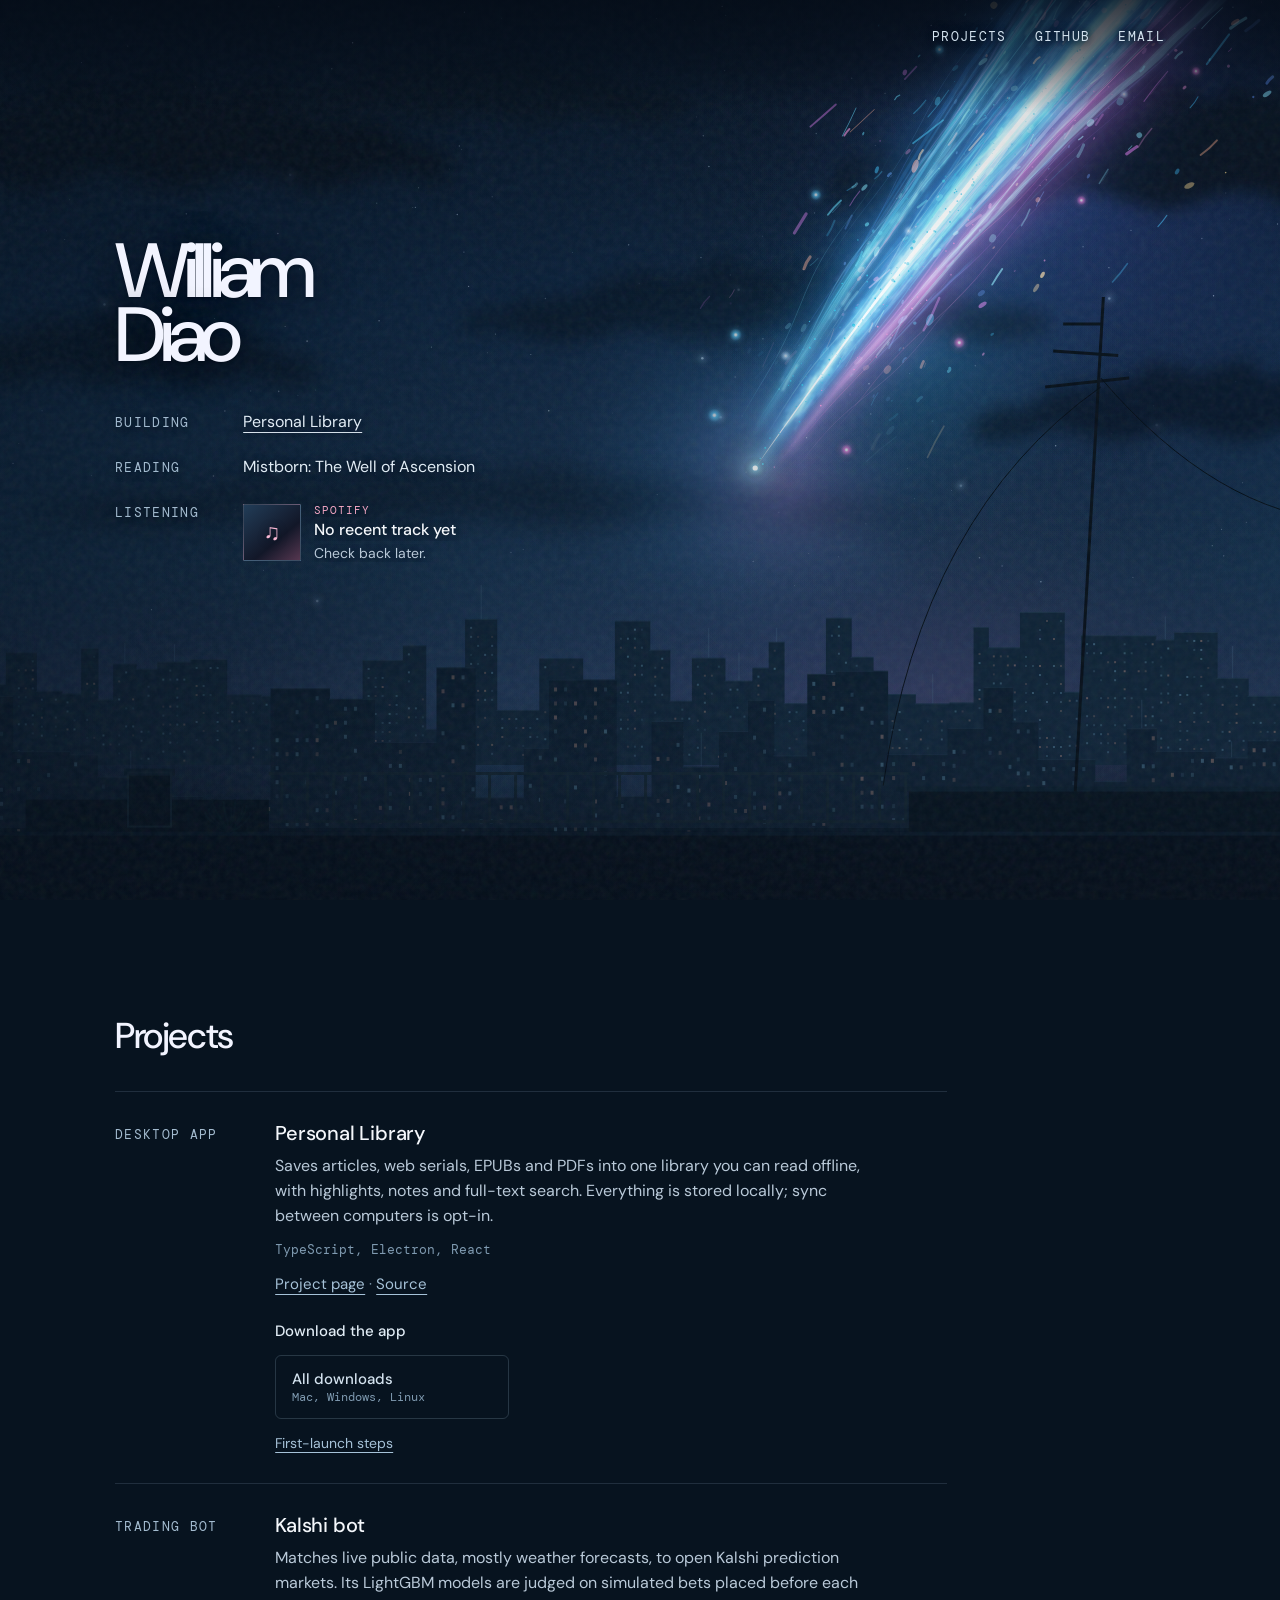
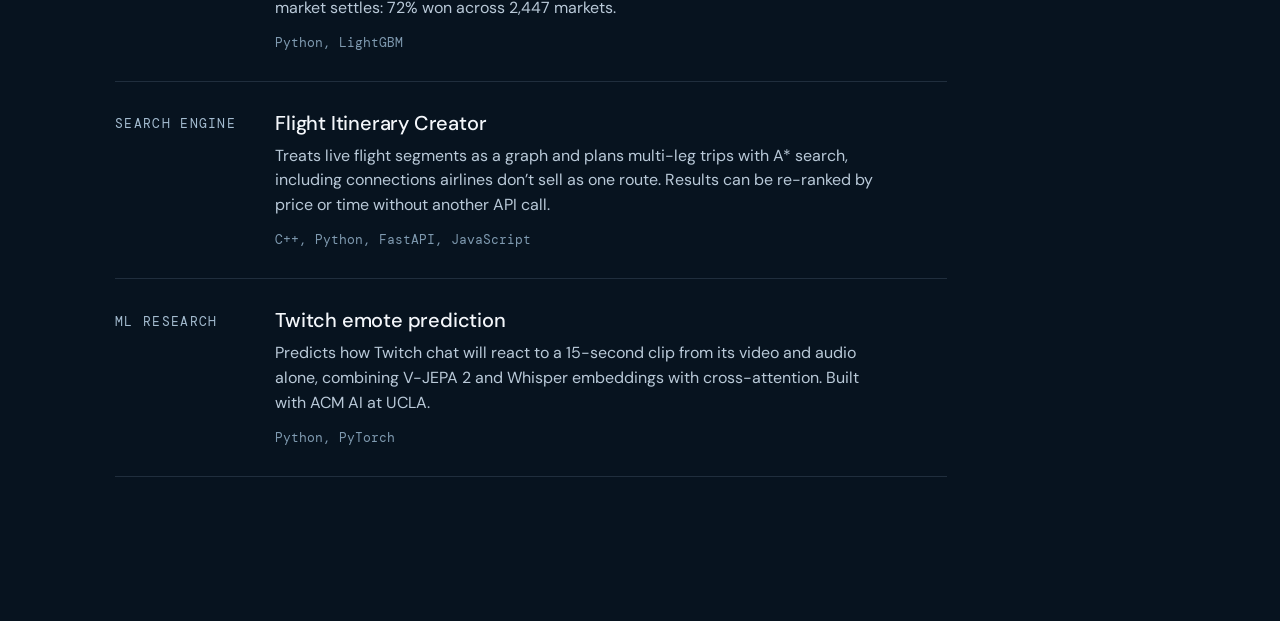
==== commit 58fa2dde: "Add a top nav bar and rename Work to Projects Problem: The contact links sat under the name in the h" ====
--- a/index.html
+++ b/index.html
@@ -18,11 +18,19 @@
     <meta property="og:image:alt" content="William Diao's name beside a comet streaking over a night city skyline." />
     <meta name="twitter:card" content="summary_large_image" />
     <title>William Diao</title>
-    <link rel="stylesheet" href="./comet-demo/styles.css?v=library-2" />
+    <link rel="stylesheet" href="./comet-demo/styles.css?v=nav-2" />
     <link rel="stylesheet" href="./comet-demo/download.css?v=library-1" />
   </head>
   <body>
     <a class="skip-link" href="#main">Skip to content</a>
+
+    <header class="site-nav">
+      <nav aria-label="Site">
+        <a href="#projects">Projects</a>
+        <a href="https://github.com/Williamdiao48">GitHub</a>
+        <a href="mailto:hello@williamdiao.com">Email</a>
+      </nav>
+    </header>
 
     <main id="main">
       <section class="hero" id="top" aria-labelledby="hero-title">
@@ -32,13 +40,6 @@
         <div class="scene-vignette" aria-hidden="true"></div>
         <div class="hero-content">
           <h1 id="hero-title">William<br />Diao</h1>
-          <nav class="contact-links" aria-label="Contact links">
-            <a href="#work">work</a>
-            <span aria-hidden="true">·</span>
-            <a href="https://github.com/Williamdiao48">github</a>
-            <span aria-hidden="true">·</span>
-            <a href="mailto:hello@williamdiao.com">email</a>
-          </nav>
           <dl class="updates" aria-label="Current updates">
             <div><dt>building</dt><dd><a href="/personal-library/">Personal Library</a></dd></div>
             <div><dt>reading</dt><dd>Mistborn: The Well of Ascension</dd></div>
@@ -57,8 +58,8 @@
         </div>
       </section>
 
-      <section class="work" id="work" aria-labelledby="work-title">
-        <h2 id="work-title">Work</h2>
+      <section class="work" id="projects" aria-labelledby="projects-title">
+        <h2 id="projects-title">Projects</h2>
         <ol class="work-list">
           <li>
             <p class="work-kind">Desktop app</p>
--- a/comet-demo/styles.css
+++ b/comet-demo/styles.css
@@ -27,31 +27,45 @@
 .skip-link:focus { transform: translateY(0); }
 .sr-only { position: absolute; width: 1px; height: 1px; padding: 0; margin: -1px; overflow: hidden; clip: rect(0, 0, 0, 0); white-space: nowrap; border: 0; }
 
-.contact-links {
+/* Top bar: sits over the sky, aligned with the hero's side padding. */
+.site-nav {
+  position: absolute;
+  z-index: 20;
+  top: 0;
+  right: 0;
+  left: 0;
   display: flex;
-  align-items: center;
-  gap: .85rem;
-  margin-top: 1.6rem;
-}
-.contact-links a, dt {
+  justify-content: flex-end;
+  padding: 1.75rem clamp(1.4rem, 9vw, 10rem);
+  pointer-events: none;
+}
+/* The comet's tail crosses the top right, so fade the top edge darker behind the links. */
+.site-nav::before {
+  position: absolute;
+  inset: 0 0 -2.5rem;
+  z-index: -1;
+  content: '';
+  background: linear-gradient(180deg, rgb(4 12 23 / .78), rgb(4 12 23 / .45) 55%, transparent);
+}
+.site-nav nav { display: flex; gap: 1.75rem; pointer-events: auto; }
+.site-nav a, dt {
   font-family: 'DM Mono', monospace;
   font-size: .8125rem;
   font-weight: 400;
   letter-spacing: .1em;
   text-transform: uppercase;
 }
-.contact-links span { color: #7f9ab0; }
-.contact-links a {
+.site-nav a {
   /* Padding grows the tap area to ~44px; the negative margin keeps the visual spacing. */
   display: inline-block;
   padding: .85rem .25rem;
   margin: -.85rem -.25rem;
-  color: #a6c2d8;
+  color: #d4e3ef;
   text-decoration: none;
-  text-shadow: 0 1px 8px #061221;
-}
-.contact-links a:hover,
-.contact-links a:focus-visible { color: #f4a7c4; text-decoration: underline; text-underline-offset: .45em; }
+  text-shadow: 0 0 6px #061221, 0 1px 12px #061221;
+}
+.site-nav a:hover,
+.site-nav a:focus-visible { color: #f4a7c4; text-decoration: underline; text-underline-offset: .45em; }
 
 .hero {
   position: relative;
@@ -96,13 +110,13 @@
 }
 .hero h1 {
   margin: 0;
-  font-size: clamp(4.5rem, 8vw, 8rem);
+  font-size: clamp(3.5rem, 6vw, 5.75rem);
   font-weight: 500;
   letter-spacing: -.09em;
   line-height: .83;
   text-shadow: 0 5px 36px rgb(1 8 20 / .75), 0 1px 3px rgb(1 8 20 / .4);
 }
-.updates { margin: 2.2rem 0 0; text-shadow: 0 1px 8px #061221; }
+.updates { margin: 2rem 0 0; text-shadow: 0 1px 8px #061221; }
 /* Every row, Spotify included, uses the same label | value grid so the pairs scan together. */
 .updates > div {
   display: grid;
@@ -180,7 +194,9 @@
 @media (max-width: 720px) {
   .hero { padding: 8rem 1.4rem 2.5rem; align-items: flex-end; }
   .hero-content { width: 100%; }
-  .hero h1 { font-size: clamp(4.5rem, 12vw, 6rem); }
+  .hero h1 { font-size: clamp(3.5rem, 14vw, 4.5rem); }
+  .site-nav { padding: 1.25rem 1.4rem; }
+  .site-nav nav { gap: 1.25rem; }
   /* Stack label over value: the narrow screen can't fit a label column beside the card. */
   .updates { margin-top: 1.8rem; }
   .updates > div { grid-template-columns: 1fr; gap: .35rem; padding: .55rem 0; }
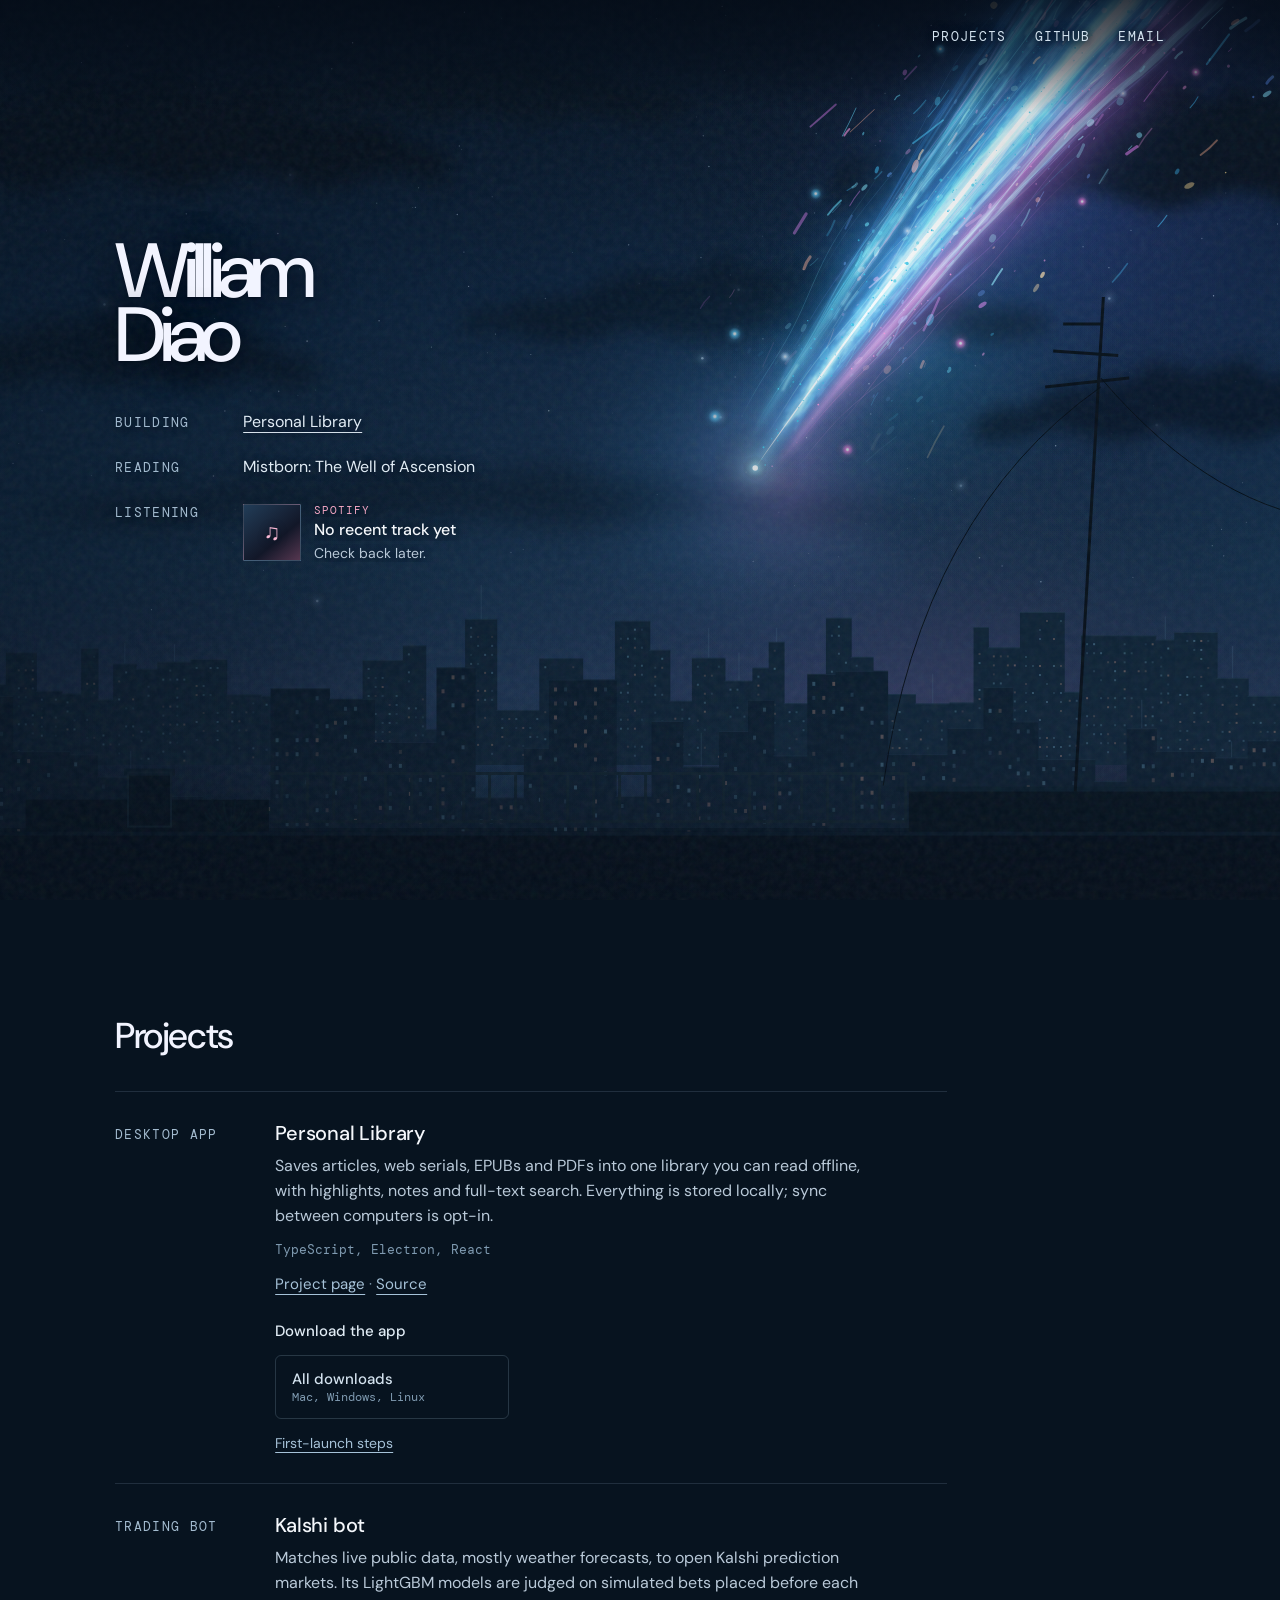
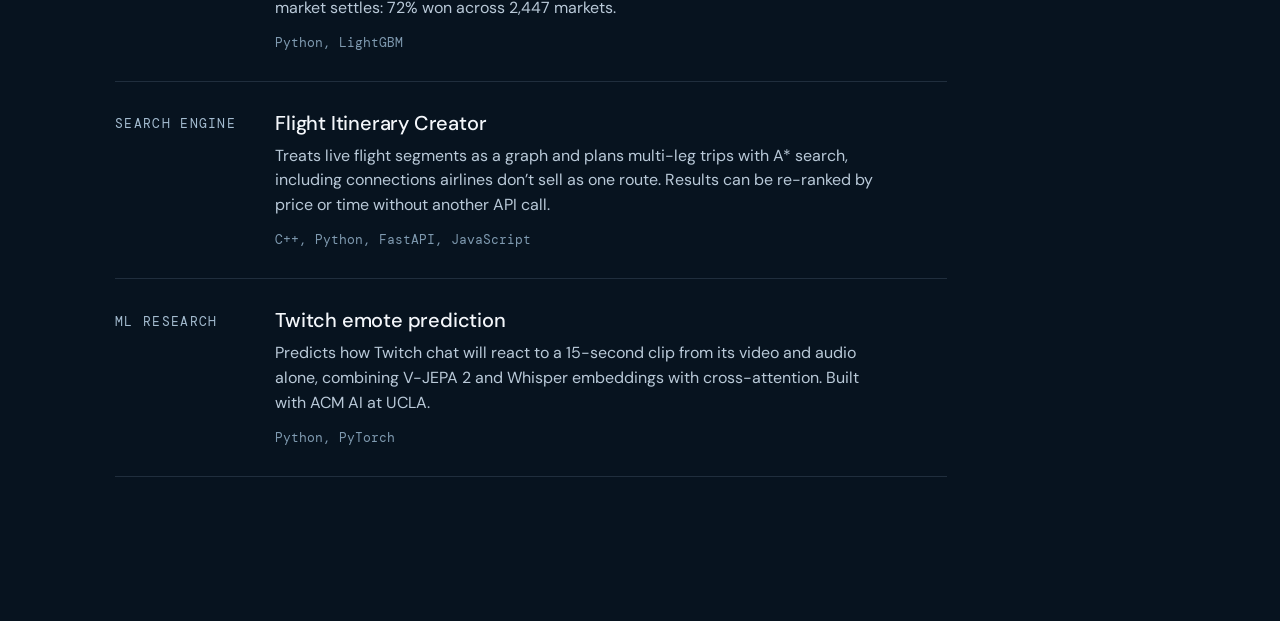
==== commit e234f276: "Stop highlighting the visitor's download button Problem: The download button for the visitor's own c" ====
--- a/index.html
+++ b/index.html
@@ -19,7 +19,7 @@
     <meta name="twitter:card" content="summary_large_image" />
     <title>William Diao</title>
     <link rel="stylesheet" href="./comet-demo/styles.css?v=nav-2" />
-    <link rel="stylesheet" href="./comet-demo/download.css?v=library-1" />
+    <link rel="stylesheet" href="./comet-demo/download.css?v=library-2" />
   </head>
   <body>
     <a class="skip-link" href="#main">Skip to content</a>
--- a/comet-demo/download.css
+++ b/comet-demo/download.css
@@ -20,12 +20,15 @@
   text-decoration: none;
   transition: border-color .15s, background-color .15s;
 }
-/* The visitor's own platform: same shape, a little brighter. */
+/* The visitor's own platform is listed first and gets .is-suggested from library-download.js.
+   The highlight is off for now so all four buttons look the same; uncomment to bring it back
+   (and the matching .download-arrow line below).
 .library-download .download-option.is-suggested {
   border-color: rgb(180 213 239 / .45);
   background: rgb(180 213 239 / .06);
   color: #f4f7fb;
 }
+*/
 .library-download .download-option:hover,
 .library-download .download-option:focus-visible {
   border-color: #f4a7c4;
@@ -44,8 +47,8 @@
   stroke-linejoin: round;
 }
 .library-download .download-option:hover .download-arrow,
-.library-download .download-option:focus-visible .download-arrow,
-.library-download .download-option.is-suggested .download-arrow { stroke: currentColor; }
+.library-download .download-option:focus-visible .download-arrow { stroke: currentColor; }
+/* .library-download .download-option.is-suggested .download-arrow { stroke: currentColor; } */
 .library-download .download-label { display: flex; flex-direction: column; gap: .15rem; min-width: 0; line-height: 1.2; }
 .library-download .download-label strong { font-size: .9375rem; font-weight: 500; }
 .library-download .download-label span { color: #7f9ab0; font-family: 'DM Mono', monospace; font-size: .75rem; }
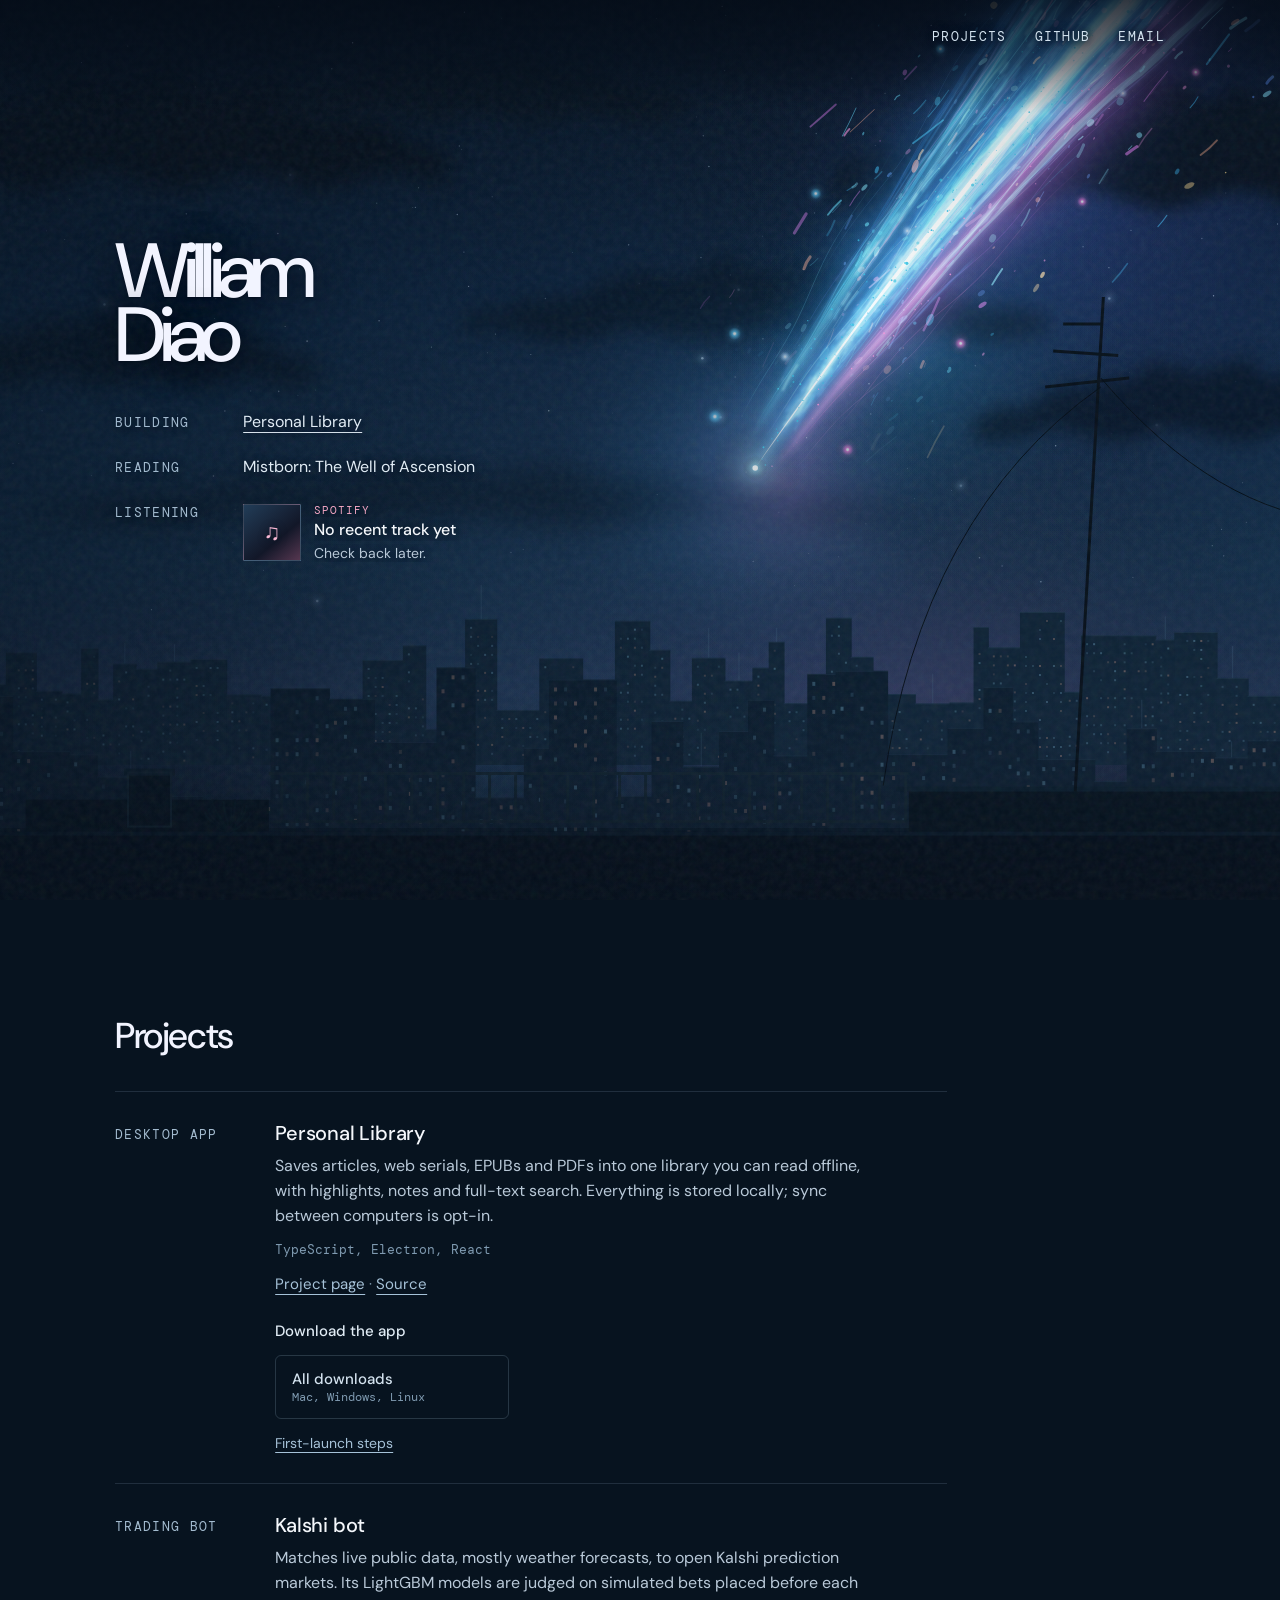
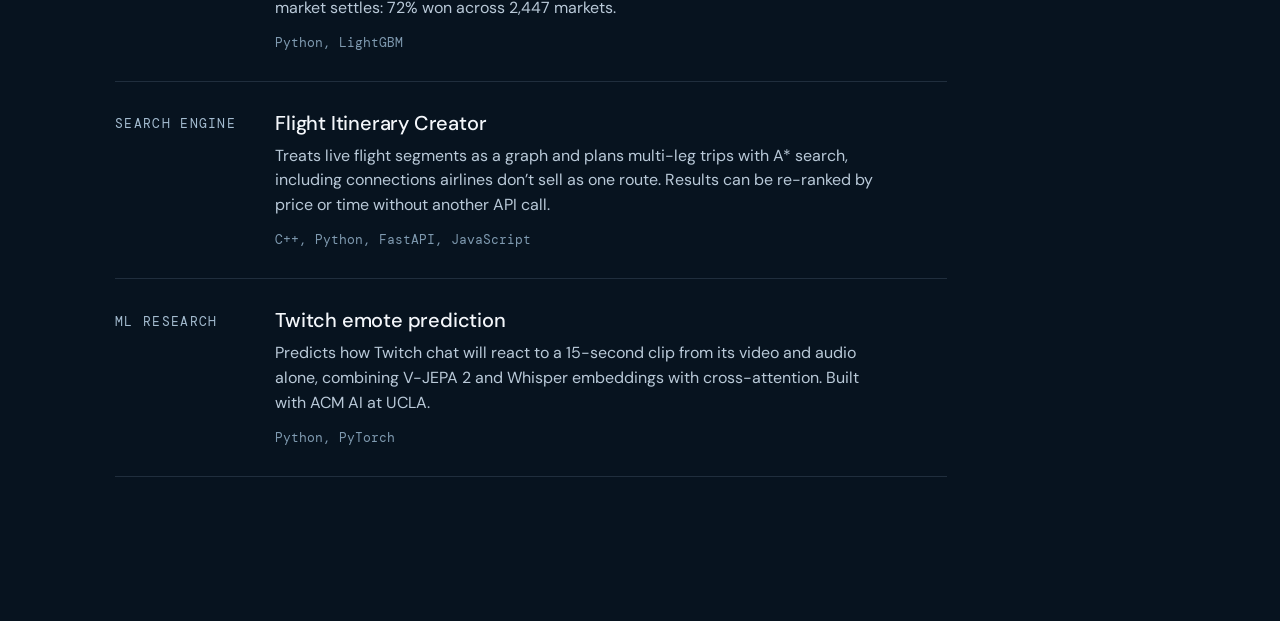
==== commit 2e9c172c: "Keep the comet's strands together on wide screens Problem: On wide displays the comet split into thr" ====
--- a/index.html
+++ b/index.html
@@ -105,7 +105,7 @@
       </section>
     </main>
 
-    <script src="./comet-demo/script.js?v=fast-bake-1"></script>
+    <script src="./comet-demo/script.js?v=bundle-1"></script>
     <script src="./comet-demo/spotify-player.js?v=last-track-1" defer></script>
     <script src="./comet-demo/library-download.js?v=download-3" defer></script>
   </body>
